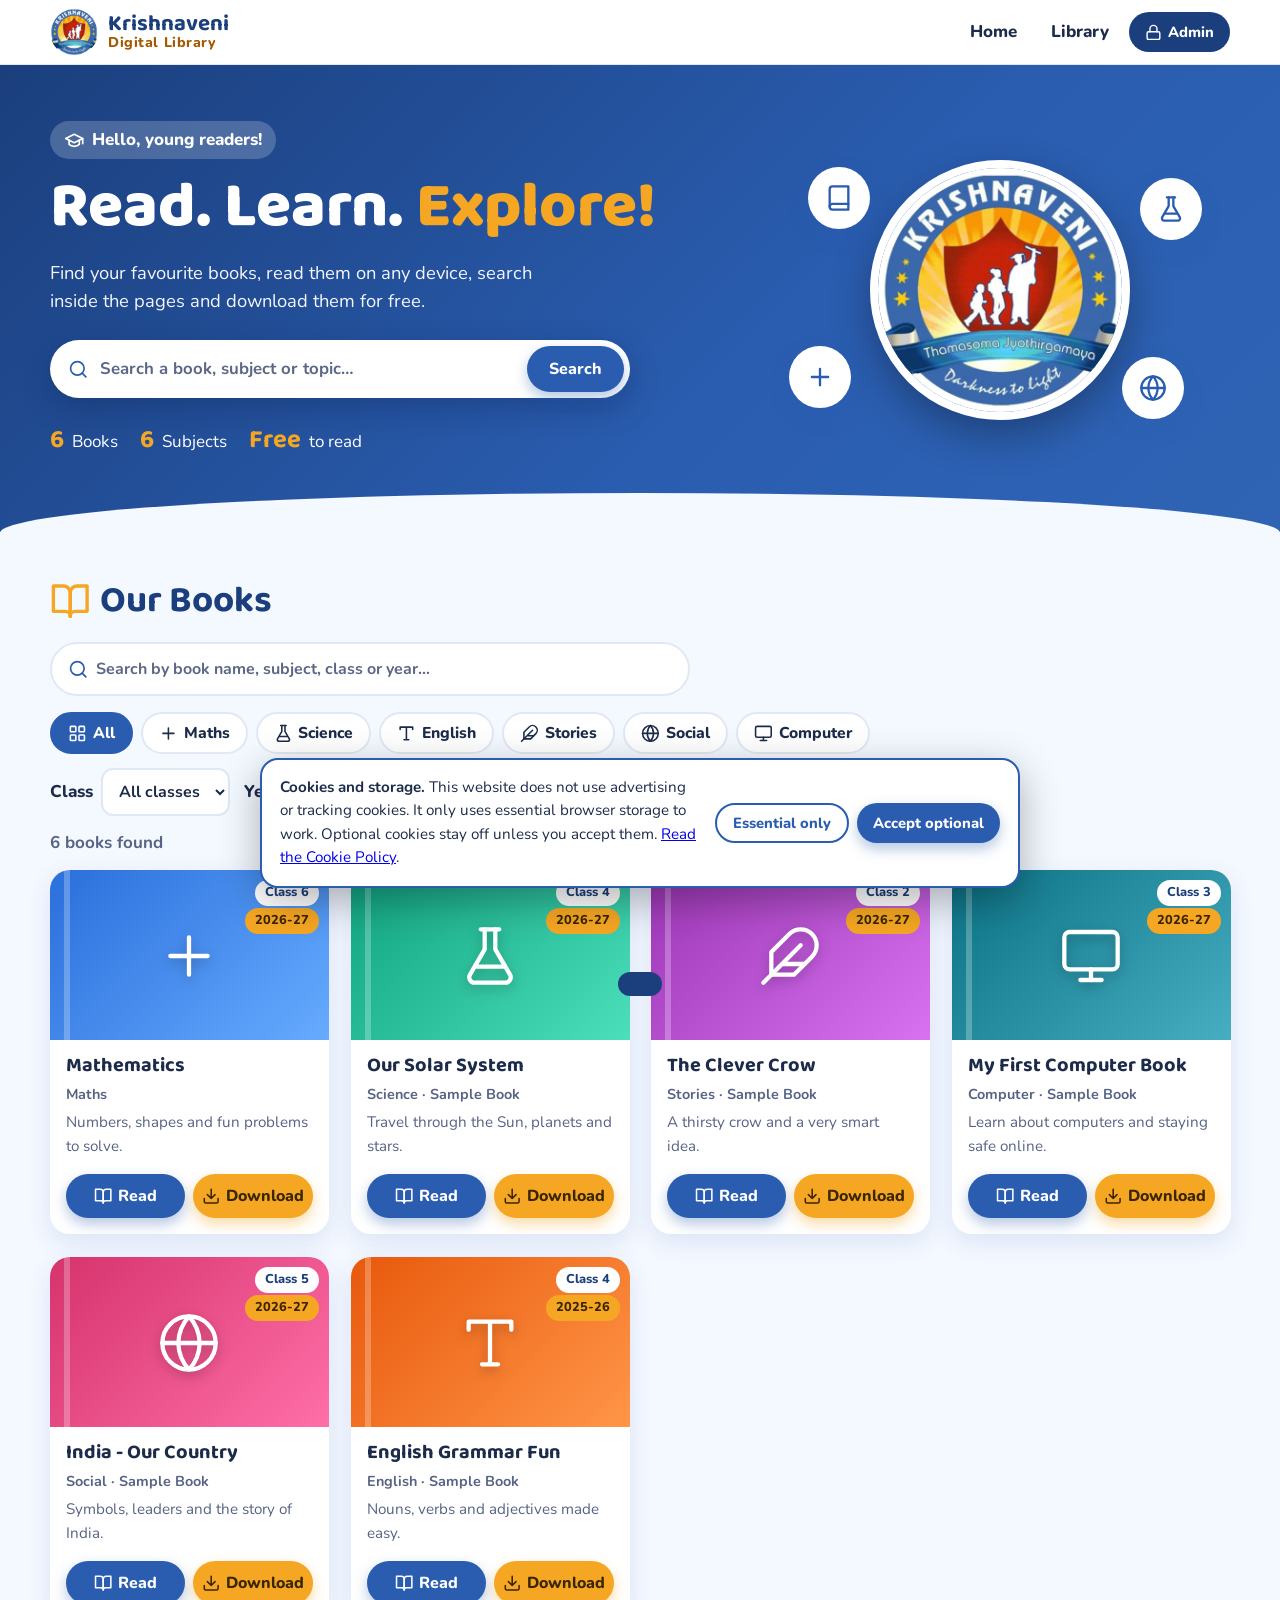
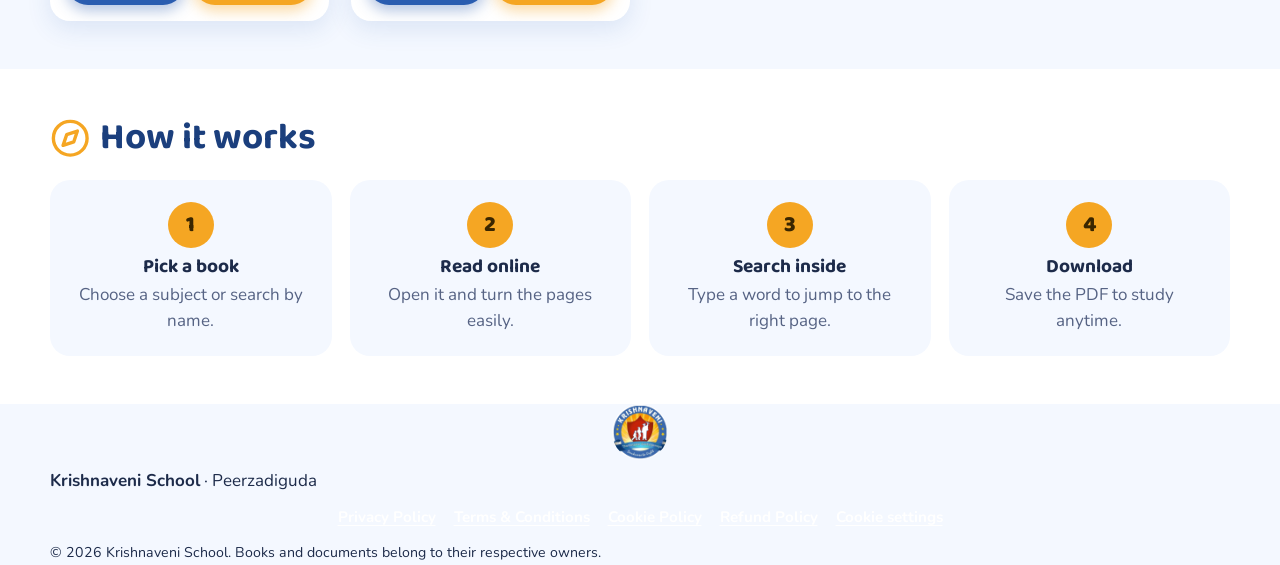
==== index.html @ 379afb6c "Update" ====
<!DOCTYPE html>
<html lang="en">
<head>
  <meta charset="UTF-8">
  <meta name="viewport" content="width=device-width, initial-scale=1">
  <title>Krishnaveni Digital Library</title>
  <meta name="description" content="Krishnaveni School Digital Library - read, search and download books online.">
  <link rel="icon" href="assets/logo.jpeg">
  <meta name="referrer" content="no-referrer">
  <link rel="stylesheet" href="css/fonts.css">
  <link rel="stylesheet" href="css/style.css">
</head>
<body>
<a class="skip-link" href="#main">Skip to main content</a>
<svg xmlns="http://www.w3.org/2000/svg" style="display:none" aria-hidden="true">
  <symbol id="i-menu" viewBox="0 0 24 24"><path d="M4 6h16M4 12h16M4 18h16"/></symbol>
  <symbol id="i-lock" viewBox="0 0 24 24"><rect x="3" y="11" width="18" height="11" rx="2"/><path d="M7 11V7a5 5 0 0 1 10 0v4"/></symbol>
  <symbol id="i-search" viewBox="0 0 24 24"><circle cx="11" cy="11" r="8"/><path d="m21 21-4.3-4.3"/></symbol>
  <symbol id="i-book-open" viewBox="0 0 24 24"><path d="M2 3h6a4 4 0 0 1 4 4v14a3 3 0 0 0-3-3H2z"/><path d="M22 3h-6a4 4 0 0 0-4 4v14a3 3 0 0 1 3-3h7z"/></symbol>
  <symbol id="i-library" viewBox="0 0 24 24"><path d="M4 19.5A2.5 2.5 0 0 1 6.5 17H20"/><path d="M6.5 2H20v20H6.5A2.5 2.5 0 0 1 4 19.5v-15A2.5 2.5 0 0 1 6.5 2z"/></symbol>
  <symbol id="i-flask" viewBox="0 0 24 24"><path d="M10 2v7.5L4.5 19a2 2 0 0 0 1.8 3h11.4a2 2 0 0 0 1.8-3L14 9.5V2"/><path d="M8.5 2h7M7 16h10"/></symbol>
  <symbol id="i-plus" viewBox="0 0 24 24"><path d="M12 5v14M5 12h14"/></symbol>
  <symbol id="i-minus" viewBox="0 0 24 24"><path d="M5 12h14"/></symbol>
  <symbol id="i-globe" viewBox="0 0 24 24"><circle cx="12" cy="12" r="10"/><path d="M2 12h20"/><path d="M12 2a15.3 15.3 0 0 1 4 10 15.3 15.3 0 0 1-4 10 15.3 15.3 0 0 1-4-10 15.3 15.3 0 0 1 4-10z"/></symbol>
  <symbol id="i-type" viewBox="0 0 24 24"><path d="M4 7V4h16v3M9 20h6M12 4v16"/></symbol>
  <symbol id="i-feather" viewBox="0 0 24 24"><path d="M20.24 12.24a6 6 0 0 0-8.49-8.49L5 10.5V19h8.5z"/><path d="M16 8 2 22M17.5 15H9"/></symbol>
  <symbol id="i-monitor" viewBox="0 0 24 24"><rect x="2" y="3" width="20" height="14" rx="2"/><path d="M8 21h8M12 17v4"/></symbol>
  <symbol id="i-download" viewBox="0 0 24 24"><path d="M21 15v4a2 2 0 0 1-2 2H5a2 2 0 0 1-2-2v-4"/><path d="m7 10 5 5 5-5M12 15V3"/></symbol>
  <symbol id="i-upload" viewBox="0 0 24 24"><path d="M21 15v4a2 2 0 0 1-2 2H5a2 2 0 0 1-2-2v-4"/><path d="m17 8-5-5-5 5M12 3v12"/></symbol>
  <symbol id="i-trash" viewBox="0 0 24 24"><path d="M3 6h18M19 6l-1 14a2 2 0 0 1-2 2H8a2 2 0 0 1-2-2L5 6M10 11v6M14 11v6M9 6V4a1 1 0 0 1 1-1h4a1 1 0 0 1 1 1v2"/></symbol>
  <symbol id="i-x" viewBox="0 0 24 24"><path d="M18 6 6 18M6 6l12 12"/></symbol>
  <symbol id="i-chevron-left" viewBox="0 0 24 24"><path d="m15 18-6-6 6-6"/></symbol>
  <symbol id="i-chevron-right" viewBox="0 0 24 24"><path d="m9 18 6-6-6-6"/></symbol>
  <symbol id="i-chevron-up" viewBox="0 0 24 24"><path d="m18 15-6-6-6 6"/></symbol>
  <symbol id="i-chevron-down" viewBox="0 0 24 24"><path d="m6 9 6 6 6-6"/></symbol>
  <symbol id="i-compass" viewBox="0 0 24 24"><circle cx="12" cy="12" r="10"/><path d="m16.24 7.76-2.12 6.36-6.36 2.12 2.12-6.36z"/></symbol>
  <symbol id="i-grid" viewBox="0 0 24 24"><rect x="3" y="3" width="7" height="7" rx="1"/><rect x="14" y="3" width="7" height="7" rx="1"/><rect x="14" y="14" width="7" height="7" rx="1"/><rect x="3" y="14" width="7" height="7" rx="1"/></symbol>
  <symbol id="i-cap" viewBox="0 0 24 24"><path d="m22 10-10-5L2 10l10 5z"/><path d="M6 12v5c3 3 9 3 12 0v-5M22 10v6"/></symbol>
  <symbol id="i-alert" viewBox="0 0 24 24"><circle cx="12" cy="12" r="10"/><path d="M12 8v4M12 16h.01"/></symbol>
  <symbol id="i-external" viewBox="0 0 24 24"><path d="M15 3h6v6M10 14 21 3M18 13v6a2 2 0 0 1-2 2H5a2 2 0 0 1-2-2V8a2 2 0 0 1 2-2h6"/></symbol>
  <symbol id="i-edit" viewBox="0 0 24 24"><path d="M12 20h9"/><path d="M16.5 3.5a2.1 2.1 0 0 1 3 3L7 19l-4 1 1-4z"/></symbol>
  <symbol id="i-restore" viewBox="0 0 24 24"><path d="M3 12a9 9 0 1 0 3-6.7L3 8"/><path d="M3 3v5h5"/></symbol>
  <symbol id="i-calculator" viewBox="0 0 24 24"><rect x="4" y="2" width="16" height="20" rx="2"/><path d="M8 6h8M16 14v4M16 10h.01M12 10h.01M8 10h.01M12 14h.01M8 14h.01M12 18h.01M8 18h.01"/></symbol>
  <symbol id="i-atom" viewBox="0 0 24 24"><circle cx="12" cy="12" r="1"/><path d="M20.2 20.2c2.04-2.03.02-7.36-4.5-11.9-4.54-4.52-9.87-6.54-11.9-4.5-2.04 2.03-.02 7.36 4.5 11.9 4.54 4.52 9.87 6.54 11.9 4.5z"/><path d="M15.7 15.7c4.52-4.54 6.54-9.87 4.5-11.9-2.03-2.04-7.36-.02-11.9 4.5-4.52 4.54-6.54 9.87-4.5 11.9 2.03 2.04 7.36.02 11.9-4.5z"/></symbol>
  <symbol id="i-landmark" viewBox="0 0 24 24"><path d="M3 22h18M6 18v-7M10 18v-7M14 18v-7M18 18v-7M12 2l8 5H4z"/></symbol>
  <symbol id="i-map" viewBox="0 0 24 24"><path d="m3 6 6-3 6 3 6-3v15l-6 3-6-3-6 3z"/><path d="M9 3v15M15 6v15"/></symbol>
  <symbol id="i-palette" viewBox="0 0 24 24"><circle cx="13.5" cy="6.5" r=".5"/><circle cx="17.5" cy="10.5" r=".5"/><circle cx="8.5" cy="7.5" r=".5"/><circle cx="6.5" cy="12.5" r=".5"/><path d="M12 2C6.5 2 2 6.5 2 12s4.5 10 10 10c.9 0 1.5-.7 1.5-1.5 0-.4-.2-.8-.4-1.1-.3-.3-.4-.7-.4-1.1 0-.8.7-1.5 1.5-1.5H16c3.3 0 6-2.7 6-6 0-4.9-4.5-9-10-9z"/></symbol>
  <symbol id="i-music" viewBox="0 0 24 24"><path d="M9 18V5l12-2v13"/><circle cx="6" cy="18" r="3"/><circle cx="18" cy="16" r="3"/></symbol>
  <symbol id="i-trophy" viewBox="0 0 24 24"><path d="M6 9H4.5a2.5 2.5 0 0 1 0-5H6M18 9h1.5a2.5 2.5 0 0 0 0-5H18M4 22h16M10 14.66V17c0 .55-.47.98-.97 1.21C7.85 18.75 7 20.24 7 22M14 14.66V17c0 .55.47.98.97 1.21C16.15 18.75 17 20.24 17 22M18 2H6v7a6 6 0 0 0 12 0z"/></symbol>
  <symbol id="i-heart" viewBox="0 0 24 24"><path d="M19 14c1.49-1.46 3-3.21 3-5.5A5.5 5.5 0 0 0 16.5 3c-1.76 0-3 .5-4.5 2-1.5-1.5-2.74-2-4.5-2A5.5 5.5 0 0 0 2 8.5c0 2.3 1.5 4.05 3 5.5l7 7z"/></symbol>
  <symbol id="i-leaf" viewBox="0 0 24 24"><path d="M11 20A7 7 0 0 1 9.8 6.1C15.5 5 17 4.48 19 2c1 2 2 4.18 2 8 0 5.5-4.78 10-10 10z"/><path d="M2 21c0-3 1.85-5.36 5.08-6C9.5 14.52 12 13 13 12"/></symbol>
  <symbol id="i-lightbulb" viewBox="0 0 24 24"><path d="M15 14c.2-1 .7-1.7 1.5-2.5 1-.9 1.5-2.2 1.5-3.5A6 6 0 0 0 6 8c0 1 .2 2.2 1.5 3.5.7.7 1.3 1.5 1.5 2.5M9 18h6M10 22h4"/></symbol>
  <symbol id="i-pencil" viewBox="0 0 24 24"><path d="M17 3a2.85 2.83 0 1 1 4 4L7.5 20.5 2 22l1.5-5.5z"/><path d="m15 5 4 4"/></symbol>
  <symbol id="i-code" viewBox="0 0 24 24"><path d="m16 18 6-6-6-6M8 6l-6 6 6 6"/></symbol>
</svg>


<!-- ============ HEADER ============ -->
<header class="site-header">
  <div class="container header-inner">
    <a href="#home" class="brand">
      <img src="assets/logo.jpeg" alt="Krishnaveni School logo">
      <span><strong>Krishnaveni</strong><small>Digital Library</small></span>
    </a>
    <button class="menu-toggle" id="menuToggle" aria-label="Open menu" aria-expanded="false"><svg class="ic" aria-hidden="true"><use href="#i-menu"/></svg></button>
    <nav class="main-nav" id="mainNav">
      <a href="#home">Home</a>
      <a href="#library">Library</a>
      <a class="btn btn-small btn-admin" href="admin.html"><svg class="ic" aria-hidden="true"><use href="#i-lock"/></svg> Admin</a>
    </nav>
  </div>
</header>

<main id="main">
  <!-- ============ HERO ============ -->
  <section class="hero" id="home">
    <div class="container hero-inner">
      <div class="hero-text">
        <p class="hello"><svg class="ic" aria-hidden="true"><use href="#i-cap"/></svg> Hello, young readers!</p>
        <h1>Read. Learn. <span>Explore!</span></h1>
        <p class="lead">Find your favourite books, read them on any device, search inside the pages and download them for free.</p>
        <form class="hero-search" id="heroSearch" role="search">
          <span class="s-icon" aria-hidden="true"><svg class="ic" aria-hidden="true"><use href="#i-search"/></svg></span>
          <input type="search" id="bookSearch" placeholder="Search a book, subject or topic…" aria-label="Search books" autocomplete="off">
          <button class="btn btn-primary" type="submit">Search</button>
        </form>
        <ul class="hero-stats">
          <li><b id="statBooks">0</b> Books</li>
          <li><b id="statCats">0</b> Subjects</li>
          <li><b>Free</b> to read</li>
        </ul>
      </div>
      <div class="hero-art" aria-hidden="true">
        <div class="bubble b1"><svg class="ic" aria-hidden="true"><use href="#i-library"/></svg></div>
        <div class="bubble b2"><svg class="ic" aria-hidden="true"><use href="#i-flask"/></svg></div>
        <div class="bubble b3"><svg class="ic" aria-hidden="true"><use href="#i-plus"/></svg></div>
        <div class="bubble b4"><svg class="ic" aria-hidden="true"><use href="#i-globe"/></svg></div>
        <img src="assets/logo.jpeg" alt="">
      </div>
    </div>
  </section>

  <!-- ============ LIBRARY ============ -->
  <section class="section" id="library">
    <div class="container">
      <h2 class="section-title"><svg class="ic" aria-hidden="true"><use href="#i-book-open"/></svg> Our Books</h2>
      <div class="library-search">
        <svg class="ic" aria-hidden="true"><use href="#i-search"/></svg>
        <input type="search" id="libSearch" placeholder="Search by book name, subject, class or year…" aria-label="Search the library" autocomplete="off">
        <button type="button" class="icon-btn small hidden" id="libClear" aria-label="Clear search"><svg class="ic" aria-hidden="true"><use href="#i-x"/></svg></button>
      </div>
      <div class="filters">
        <div class="chips" id="categoryChips" role="group" aria-label="Filter by subject"></div>
        <div class="select-group">
          <label class="grade-select">Class
            <select id="gradeFilter">
              <option value="all">All classes</option>
            </select>
          </label>
          <label class="grade-select">Year
            <select id="yearFilter">
              <option value="all">All years</option>
            </select>
          </label>
        </div>
      </div>
      <p class="result-info" id="resultInfo" role="status"></p>
      <div class="book-grid" id="bookGrid"></div>
      <div class="empty hidden" id="emptyState">
        <div class="big"><svg class="ic" aria-hidden="true"><use href="#i-search"/></svg></div>
        <h3>No books found</h3>
        <p>Try another word or choose “All”.</p>
      </div>
    </div>
  </section>

  <!-- ============ HOW TO ============ -->
  <section class="section alt">
    <div class="container">
      <h2 class="section-title"><svg class="ic" aria-hidden="true"><use href="#i-compass"/></svg> How it works</h2>
      <div class="steps">
        <div class="step"><span>1</span><h3>Pick a book</h3><p>Choose a subject or search by name.</p></div>
        <div class="step"><span>2</span><h3>Read online</h3><p>Open it and turn the pages easily.</p></div>
        <div class="step"><span>3</span><h3>Search inside</h3><p>Type a word to jump to the right page.</p></div>
        <div class="step"><span>4</span><h3>Download</h3><p>Save the PDF to study anytime.</p></div>
      </div>
    </div>
  </section>
</main>

<footer class="site-footer">
  <div class="container">
    <img src="assets/logo.jpeg" alt="">
    <p><strong data-school="name">Krishnaveni School</strong> &middot; <span data-school="location" data-optional></span></p>
    <p class="footer-contact" data-footer-contact></p>
    <nav class="footer-links" aria-label="Legal and policies">
      <a href="privacy.html">Privacy Policy</a>
      <a href="terms.html">Terms &amp; Conditions</a>
      <a href="cookies.html">Cookie Policy</a>
      <a href="refund.html">Refund Policy</a>
      <button type="button" class="link-btn" data-cookie-settings>Cookie settings</button>
    </nav>
    <small>&copy; <span data-year></span> <span data-school="name">Krishnaveni School</span>. Books and documents belong to their respective owners.</small>
  </div>
</footer>

<!-- ============ PDF READER ============ -->
<div class="reader hidden" id="reader" role="dialog" aria-modal="true" aria-label="PDF reader">
  <div class="reader-bar">
    <button class="icon-btn" id="rClose" title="Close (Esc)" aria-label="Close"><svg class="ic" aria-hidden="true"><use href="#i-x"/></svg></button>
    <h3 class="reader-title" id="rTitle">Book</h3>
    <div class="reader-nav">
      <button class="icon-btn" id="rPrev" title="Previous page" aria-label="Previous page"><svg class="ic" aria-hidden="true"><use href="#i-chevron-left"/></svg></button>
      <span class="page-box"><input type="number" id="rPage" min="1" value="1" aria-label="Page number"> / <span id="rTotal">1</span></span>
      <button class="icon-btn" id="rNext" title="Next page" aria-label="Next page"><svg class="ic" aria-hidden="true"><use href="#i-chevron-right"/></svg></button>
    </div>
    <div class="reader-zoom">
      <button class="icon-btn" id="rZoomOut" title="Zoom out" aria-label="Zoom out"><svg class="ic" aria-hidden="true"><use href="#i-minus"/></svg></button>
      <span id="rZoomLabel">100%</span>
      <button class="icon-btn" id="rZoomIn" title="Zoom in" aria-label="Zoom in"><svg class="ic" aria-hidden="true"><use href="#i-plus"/></svg></button>
    </div>
    <form class="reader-search" id="rSearchForm">
      <input type="search" id="rSearch" placeholder="Search in this book…" aria-label="Search in this book">
      <button class="icon-btn" type="submit" aria-label="Search"><svg class="ic" aria-hidden="true"><use href="#i-search"/></svg></button>
    </form>
    <a class="btn btn-small btn-accent" id="rDownload" download><svg class="ic" aria-hidden="true"><use href="#i-download"/></svg> Download</a>
  </div>

  <div class="reader-body">
    <div class="reader-stage" id="rStage">
      <div class="reader-loading" id="rLoading"><div class="spinner"></div><p>Opening book…</p></div>
      <div class="reader-error hidden" id="rError"></div>
      <div class="page-wrap hidden" id="pageWrap">
        <canvas id="rCanvas"></canvas>
        <div class="textLayer" id="rText"></div>
      </div>
    </div>
    <aside class="results hidden" id="rResults">
      <div class="results-head">
        <strong id="rResultCount">Results</strong>
        <span>
          <button class="icon-btn small" id="rMatchPrev" aria-label="Previous match"><svg class="ic" aria-hidden="true"><use href="#i-chevron-up"/></svg></button>
          <button class="icon-btn small" id="rMatchNext" aria-label="Next match"><svg class="ic" aria-hidden="true"><use href="#i-chevron-down"/></svg></button>
          <button class="icon-btn small" id="rResultsClose" aria-label="Close results"><svg class="ic" aria-hidden="true"><use href="#i-x"/></svg></button>
        </span>
      </div>
      <ul id="rResultList"></ul>
    </aside>
  </div>
</div>

<div class="toast" id="toast" role="status" aria-live="polite"></div>

<noscript><p class="noscript">Please turn on JavaScript to use the library.</p></noscript>
<script src="vendor/jquery.min.js"></script>
<script src="vendor/pdf.min.js"></script>
<script src="js/books.js"></script>
<script src="js/store.js"></script>
<script src="js/site.js"></script>
<script src="js/app.js"></script>
</body>
</html>
---- css/fonts.css ----
/* Self-hosted fonts (Baloo 2 and Nunito, SIL Open Font License 1.1).
   Hosted locally so visitors' browsers do not contact Google. */
@font-face {
  font-family: "Baloo 2"; font-style: normal; font-weight: 600 800; font-display: swap;
  src: url("../vendor/fonts/baloo2-latin.woff2") format("woff2");
}
@font-face {
  font-family: "Nunito"; font-style: normal; font-weight: 400 800; font-display: swap;
  src: url("../vendor/fonts/nunito-latin.woff2") format("woff2");
}
---- css/style.css ----
/* ===== Tokens ===== */
:root {
  --blue: #2a5db0;
  --blue-dark: #1b3f7d;
  --orange: #f5a623;
  --red: #c0392b;
  --bg: #f4f8ff;
  --card: #ffffff;
  --text: #1d2b4a;
  --muted: #566384;
  --orange-text: #a35a00;
  --line: #e1e8f5;
  --radius: 20px;
  --shadow: 0 8px 24px rgba(42, 93, 176, .12);
  --head: "Baloo 2", "Nunito", system-ui, sans-serif;
}

* { box-sizing: border-box; }
html { scroll-behavior: smooth; scroll-padding-top: 80px; }
body {
  margin: 0; font-family: "Nunito", system-ui, sans-serif; font-size: 17px;
  color: var(--text); background: var(--bg); line-height: 1.55;
  -webkit-text-size-adjust: 100%;
}
img { max-width: 100%; display: block; }
h1, h2, h3 { font-family: var(--head); line-height: 1.15; margin: 0; }
.container { width: min(1180px, 100% - 32px); margin-inline: auto; }
.hidden { display: none !important; }
.muted { color: var(--muted); }
:focus-visible { outline: 3px solid var(--orange); outline-offset: 2px; }

/* ===== Buttons ===== */
.btn {
  display: inline-flex; align-items: center; justify-content: center; gap: 6px;
  font: 800 1rem "Nunito", sans-serif; border: 0; border-radius: 999px;
  padding: 12px 22px; cursor: pointer; text-decoration: none;
  transition: transform .15s, box-shadow .15s, background .15s; min-height: 44px;
}
.btn:hover { transform: translateY(-2px); }
.btn-primary { background: var(--blue); color: #fff; box-shadow: 0 6px 14px rgba(42, 93, 176, .35); }
.btn-primary:hover { background: var(--blue-dark); }
.btn-accent { background: var(--orange); color: #3a2600; box-shadow: 0 6px 14px rgba(245, 166, 35, .4); }
.btn-ghost { background: #fff; color: var(--blue); border: 2px solid var(--blue); }
.btn-small { padding: 8px 16px; font-size: .92rem; min-height: 40px; }
.btn-block { width: 100%; }
.btn-admin { background: var(--blue-dark); color: #fff; }
.btn[disabled] { opacity: .6; cursor: wait; transform: none; }
.icon-btn {
  min-width: 40px; height: 40px; border: 0; border-radius: 12px; background: #eaf1ff;
  color: var(--blue-dark); font-size: 1rem; font-weight: 800; cursor: pointer;
}
.icon-btn:hover { background: #d6e5ff; }
.icon-btn.small { min-width: 32px; height: 32px; }

/* ===== Header ===== */
.site-header {
  position: sticky; top: 0; z-index: 50; background: rgba(255, 255, 255, .92);
  backdrop-filter: blur(10px); border-bottom: 1px solid var(--line);
}
.header-inner { display: flex; align-items: center; justify-content: space-between; padding: 8px 0; }
.brand { display: flex; align-items: center; gap: 10px; text-decoration: none; color: var(--text); }
.brand img { width: 48px; height: 48px; border-radius: 50%; }
.brand span { display: flex; flex-direction: column; line-height: 1.05; }
.brand strong { font-family: var(--head); font-size: 1.4rem; color: var(--blue-dark); }
.brand small { font-weight: 800; color: var(--orange-text); letter-spacing: .04em; }
.main-nav { display: flex; align-items: center; gap: 6px; }
.main-nav > a {
  padding: 8px 14px; border-radius: 999px; text-decoration: none; font-weight: 800; color: var(--text);
}
.main-nav > a:hover { background: #eaf1ff; color: var(--blue); }
.menu-toggle {
  display: none; width: 44px; height: 44px; border: 0; border-radius: 12px;
  background: #eaf1ff; font-size: 1.4rem; cursor: pointer;
}

/* ===== Hero ===== */
.hero {
  background: linear-gradient(135deg, #1b3f7d 0%, #2a5db0 60%, #2f64b5 100%);
  color: #fff; padding: 56px 0 72px; position: relative; overflow: hidden;
}
.hero::after {
  content: ""; position: absolute; left: 0; right: 0; bottom: -1px; height: 40px;
  background: var(--bg); border-radius: 50% 50% 0 0 / 100% 100% 0 0;
}
.hero-inner { display: grid; grid-template-columns: 1.2fr .8fr; align-items: center; gap: 32px; }
.hello {
  display: inline-block; margin: 0 0 12px; padding: 6px 14px; border-radius: 999px;
  background: rgba(255, 255, 255, .2); font-weight: 800;
}
.hero h1 { font-size: clamp(2.3rem, 6vw, 4rem); font-weight: 800; }
.hero h1 span { color: var(--orange); }
.lead { font-size: 1.15rem; max-width: 520px; opacity: .95; margin: 14px 0 24px; }
.hero-search {
  display: flex; align-items: center; gap: 8px; background: #fff; border-radius: 999px;
  padding: 6px 6px 6px 18px; max-width: 580px; box-shadow: 0 10px 30px rgba(10, 30, 80, .3);
}
.hero-search input {
  flex: 1; min-width: 0; border: 0; outline: 0; font: 700 1.05rem "Nunito", sans-serif;
  color: var(--text); background: transparent; padding: 10px 4px;
}
.hero-stats { display: flex; gap: 22px; list-style: none; padding: 0; margin: 22px 0 0; flex-wrap: wrap; }
.hero-stats b { font-family: var(--head); font-size: 1.6rem; color: var(--orange); margin-right: 4px; }
.hero-art { position: relative; display: grid; place-items: center; min-height: 280px; }
.hero-art img {
  width: min(260px, 70%); border-radius: 50%; border: 8px solid #fff;
  box-shadow: 0 16px 40px rgba(0, 0, 0, .3); animation: float 5s ease-in-out infinite;
}
.bubble {
  position: absolute; width: 62px; height: 62px; border-radius: 50%; background: #fff;
  display: grid; place-items: center; font-size: 1.8rem; box-shadow: var(--shadow);
  animation: float 4s ease-in-out infinite;
}
.b1 { top: 6%; left: 8%; } .b2 { top: 10%; right: 6%; animation-delay: -1s; }
.b3 { bottom: 8%; left: 4%; animation-delay: -2s; } .b4 { bottom: 4%; right: 10%; animation-delay: -3s; }
@keyframes float { 50% { transform: translateY(-12px); } }

/* ===== Sections ===== */
.section { padding: 48px 0; }
.section.alt { background: #fff; }
.section-title { font-size: clamp(1.7rem, 4vw, 2.3rem); color: var(--blue-dark); margin-bottom: 20px; }

/* ===== Filters ===== */
.filters { display: flex; gap: 14px; justify-content: space-between; align-items: center; flex-wrap: wrap; }
.chips { display: flex; gap: 8px; flex-wrap: wrap; }
.chip {
  border: 2px solid var(--line); background: #fff; color: var(--text); border-radius: 999px;
  padding: 8px 16px; font: 800 .98rem "Nunito", sans-serif; cursor: pointer; min-height: 42px;
  transition: all .15s;
}
.chip:hover { border-color: var(--blue); }
.chip.active { background: var(--blue); border-color: var(--blue); color: #fff; }
.grade-select { font-weight: 800; display: flex; align-items: center; gap: 8px; }
select, input[type=text], input[type=password], input[type=file] {
  font: 700 1rem "Nunito", sans-serif; color: var(--text); background: #fff;
  border: 2px solid var(--line); border-radius: 12px; padding: 10px 12px; width: 100%;
}
.grade-select select { width: auto; }
.result-info { color: var(--muted); font-weight: 700; margin: 14px 0; }

/* ===== Book cards ===== */
.book-grid { display: grid; grid-template-columns: repeat(auto-fill, minmax(230px, 1fr)); gap: 22px; }
.book-card {
  background: var(--card); border-radius: var(--radius); overflow: hidden; box-shadow: var(--shadow);
  display: flex; flex-direction: column; transition: transform .2s; animation: pop .35s both;
}
.book-card:hover { transform: translateY(-6px); }
@keyframes pop { from { opacity: 0; transform: translateY(12px) scale(.97); } }
.cover {
  position: relative; height: 170px; display: grid; place-items: center; font-size: 4rem;
  color: #fff; background: linear-gradient(135deg, var(--c1), var(--c2));
}
.cover::after {
  content: ""; position: absolute; left: 14px; top: 0; bottom: 0; width: 6px; background: rgba(255, 255, 255, .25);
}
.cover .emoji { filter: drop-shadow(0 4px 6px rgba(0, 0, 0, .25)); }
.badge {
  position: absolute; top: 10px; right: 10px; background: #fff; color: var(--blue-dark);
  font-weight: 800; font-size: .8rem; padding: 3px 10px; border-radius: 999px;
}
.badge.new { left: 28px; right: auto; background: var(--orange); color: #3a2600; }
.book-info { padding: 14px 16px 16px; display: flex; flex-direction: column; gap: 6px; flex: 1; }
.book-info h3 { font-size: 1.25rem; }
.book-cat { color: var(--muted); font-weight: 700; font-size: .9rem; }
.book-desc { margin: 0; font-size: .95rem; color: var(--muted); flex: 1; }
.book-actions { display: flex; gap: 8px; margin-top: 10px; }
.book-actions .btn { flex: 1; padding: 10px 8px; }
.empty { text-align: center; padding: 40px 0; color: var(--muted); }
.empty .big { font-size: 4rem; }

/* ===== Steps ===== */
.steps { display: grid; grid-template-columns: repeat(auto-fit, minmax(200px, 1fr)); gap: 18px; }
.step { background: var(--bg); border-radius: var(--radius); padding: 22px; text-align: center; }
.step span {
  display: inline-grid; place-items: center; width: 46px; height: 46px; border-radius: 50%;
  background: var(--orange); color: #3a2600; font: 800 1.4rem var(--head); margin-bottom: 8px;
}
.step h3 { font-size: 1.2rem; margin-bottom: 4px; }
.step p { margin: 0; color: var(--muted); }

  border: 0; padding: 0; background: #fff; border-radius: var(--radius); overflow: hidden;
  box-shadow: var(--shadow); cursor: zoom-in; text-align: left; transition: transform .2s;
}

/* ===== Footer ===== */
.site-footer { background: var(--blue-dark); color: #dfe9ff; text-align: center; padding: 30px 0; }
.site-footer img { width: 56px; height: 56px; border-radius: 50%; margin: 0 auto 8px; }
.site-footer p { margin: 0 0 4px; }

/* ===== Reader ===== */
.reader { position: fixed; inset: 0; z-index: 100; background: #3b4560; display: flex; flex-direction: column; }
.reader-bar {
  display: flex; align-items: center; gap: 10px; flex-wrap: wrap; padding: 8px 12px;
  background: #fff; box-shadow: 0 2px 10px rgba(0, 0, 0, .2);
}
.reader-title { font-size: 1.15rem; color: var(--blue-dark); flex: 1 1 140px; min-width: 0; white-space: nowrap; overflow: hidden; text-overflow: ellipsis; }
.reader-nav, .reader-zoom { display: flex; align-items: center; gap: 6px; font-weight: 800; }
.page-box { display: flex; align-items: center; gap: 4px; }
.page-box input { width: 58px; padding: 6px; text-align: center; }
.reader-search { display: flex; gap: 4px; flex: 0 1 260px; }
.reader-search input { padding: 8px 12px; }
.reader-body { flex: 1; display: flex; min-height: 0; position: relative; }
.reader-stage { flex: 1; overflow: auto; padding: 16px; text-align: center; -webkit-overflow-scrolling: touch; }
.page-wrap { position: relative; display: inline-block; background: #fff; box-shadow: 0 6px 24px rgba(0, 0, 0, .4); text-align: left; }
.page-wrap canvas { display: block; }
.reader-loading, .reader-error { color: #fff; margin-top: 18vh; font-weight: 800; padding: 0 20px; }
.reader-error { color: #ffd6d6; }
.spinner {
  width: 48px; height: 48px; border: 6px solid rgba(255, 255, 255, .3); border-top-color: var(--orange);
  border-radius: 50%; margin: 0 auto 12px; animation: spin 1s linear infinite;
}
@keyframes spin { to { transform: rotate(360deg); } }

/* PDF.js text layer (invisible text on top of canvas so it can be selected and highlighted) */
.textLayer { position: absolute; inset: 0; overflow: hidden; line-height: 1; opacity: 1; }
.textLayer > span, .textLayer > br { color: transparent; position: absolute; white-space: pre; cursor: text; transform-origin: 0 0; }
.textLayer ::selection { background: rgba(42, 93, 176, .3); }
.textLayer mark { background: rgba(255, 213, 0, .55); color: transparent; border-radius: 2px; padding: 0; }
.textLayer mark.current { background: rgba(255, 120, 0, .65); outline: 2px solid #ff7800; }

.results {
  width: 300px; background: #fff; display: flex; flex-direction: column; border-left: 1px solid var(--line);
}
.results-head { display: flex; justify-content: space-between; align-items: center; padding: 10px 12px; border-bottom: 1px solid var(--line); gap: 8px; }
.results ul { list-style: none; margin: 0; padding: 0; overflow: auto; flex: 1; }
.results li {
  padding: 10px 14px; border-bottom: 1px solid var(--line); cursor: pointer; font-size: .92rem;
}
.results li:hover, .results li.active { background: #fff6e0; }
.results li b { color: var(--blue); display: block; font-size: .8rem; }
.results li mark { background: #ffe58a; padding: 0 2px; border-radius: 3px; }
.results .none { cursor: default; color: var(--muted); }

/* ===== Modal ===== */
.modal {
  position: fixed; inset: 0; z-index: 120; background: rgba(15, 25, 55, .65);
  display: flex; align-items: center; justify-content: center; padding: 16px; overflow: auto;
}
.modal-box {
  position: relative; background: #fff; border-radius: 24px; padding: 28px 24px; width: min(620px, 100%);
  max-height: 100%; overflow: auto; box-shadow: 0 20px 60px rgba(0, 0, 0, .4);
}
.modal-box.small-box { width: min(400px, 100%); }
.modal-box h2 { color: var(--blue-dark); margin-bottom: 8px; }
.modal-close {
  position: absolute; top: 12px; right: 12px; width: 40px; height: 40px; border: 0; border-radius: 50%;
  background: #eaf1ff; font-size: 1.1rem; cursor: pointer; z-index: 2;
}
.modal form label { display: block; font-weight: 800; margin: 14px 0 0; }
.modal form label input, .modal form label select { margin-top: 6px; }
.two-col { display: grid; grid-template-columns: 1fr 1fr; gap: 12px; }
.form-msg { min-height: 1.4em; margin: 10px 0; font-weight: 800; }
.form-msg.error { color: var(--red); }
.form-msg.ok { color: #14833b; }
.note { font-size: .88rem; margin-top: 16px; }

.toast {
  position: fixed; left: 50%; bottom: 24px; transform: translate(-50%, 120px); background: var(--blue-dark);
  color: #fff; padding: 12px 22px; border-radius: 999px; font-weight: 800; z-index: 200;
  transition: transform .3s; max-width: 90%; text-align: center;
}
.toast.show { transform: translate(-50%, 0); }

/* ===== Responsive ===== */
@media (max-width: 860px) {
  .hero-inner { grid-template-columns: 1fr; text-align: center; }
  .lead, .hero-search { margin-inline: auto; }
  .hero-stats { justify-content: center; }
  .hero-art { min-height: 200px; order: -1; }
  .hero-art img { width: 150px; }
  .bubble { width: 48px; height: 48px; font-size: 1.4rem; }
  .menu-toggle { display: block; }
  .main-nav {
    display: none; position: absolute; top: 100%; left: 0; right: 0; background: #fff; flex-direction: column;
    align-items: stretch; padding: 12px 16px 16px; border-bottom: 1px solid var(--line); box-shadow: var(--shadow);
  }
  .main-nav.open { display: flex; }
  .main-nav > a { padding: 12px 14px; }
  .reader-search { flex: 1 1 100%; order: 10; }
  .results {
    position: absolute; left: 0; right: 0; bottom: 0; width: auto; max-height: 45%;
    border-left: 0; border-radius: 18px 18px 0 0; box-shadow: 0 -6px 20px rgba(0, 0, 0, .3);
  }
}
@media (max-width: 520px) {
  body { font-size: 16px; }
  .hero { padding: 32px 0 60px; }
  .book-grid { grid-template-columns: 1fr 1fr; gap: 12px; }
  .cover { height: 120px; font-size: 3rem; }
  .book-info { padding: 10px; }
  .book-info h3 { font-size: 1.05rem; }
  .book-desc { display: none; }
  .book-actions { flex-direction: row; gap: 6px; }
  .book-actions .btn { padding: 8px 4px; font-size: .88rem; gap: 4px; min-width: 0; white-space: nowrap; }
  .reader-zoom span { display: none; }
  .two-col { grid-template-columns: 1fr; }
  .grade-select { width: 100%; } .grade-select select { flex: 1; }
}
@media (max-width: 360px) { .book-grid { grid-template-columns: 1fr; } }
@media (prefers-reduced-motion: reduce) { * { animation: none !important; transition: none !important; } }

/* ===== Icons (inline SVG sprite) ===== */
.ic { width: 1.2em; height: 1.2em; flex: none; fill: none; stroke: currentColor; stroke-width: 2; stroke-linecap: round; stroke-linejoin: round; vertical-align: -.2em; }
.icon-btn, .modal-close, .menu-toggle { display: inline-grid; place-items: center; padding: 0; }
.section-title, .modal-box h2 { display: flex; align-items: center; gap: 10px; }
.section-title .ic { color: var(--orange); width: 1.1em; height: 1.1em; }
.hello { display: inline-flex; align-items: center; gap: 8px; }
.chip { display: inline-flex; align-items: center; gap: 6px; }
.s-icon { display: grid; place-items: center; color: var(--blue); }
.bubble .ic { width: 28px; height: 28px; color: var(--blue); }
.cover .emoji .ic { width: 64px; height: 64px; stroke-width: 1.6; }
.empty .big .ic { width: 64px; height: 64px; stroke-width: 1.5; color: var(--blue); }
.form-msg .ic, .reader-error .ic { width: 1.3em; height: 1.3em; }
.results .none .ic { color: var(--red); }
.btn .ic { width: 1.15em; height: 1.15em; }
@media (max-width: 520px) { .cover .emoji .ic { width: 48px; height: 48px; } }

/* ===== Admin page ===== */
.admin-page { min-height: 100vh; }
.login-card { max-width: 400px; margin: 40px auto; background: #fff; border-radius: 24px; padding: 32px 26px; box-shadow: var(--shadow); text-align: center; }
.login-card h1 { font-size: 2rem; color: var(--blue-dark); margin: 10px 0 4px; }
.login-card form { text-align: left; }
.login-card label { display: block; font-weight: 800; margin-top: 14px; }
.login-card label input { margin-top: 6px; }
.login-icon { width: 64px; height: 64px; border-radius: 50%; background: #eaf1ff; color: var(--blue); display: grid; place-items: center; margin: 0 auto; }
.login-icon .ic { width: 30px; height: 30px; }
.dash-head { display: flex; justify-content: space-between; align-items: center; gap: 12px; flex-wrap: wrap; margin-bottom: 18px; }
.dash-head .section-title { margin: 0; }
.stat-tiles { display: grid; grid-template-columns: repeat(auto-fit, minmax(150px, 1fr)); gap: 14px; margin-bottom: 20px; }
.tile { background: #fff; border-radius: 16px; padding: 16px 18px; box-shadow: var(--shadow); border-left: 6px solid var(--blue); }
.tile:nth-child(2) { border-color: var(--orange); } .tile:nth-child(3) { border-color: #10a37f; } .tile:nth-child(4) { border-color: var(--red); }
.tile b { display: block; font: 800 2rem var(--head); color: var(--blue-dark); }
.tile span { color: var(--muted); font-weight: 700; font-size: .92rem; }
.admin-tools { display: flex; gap: 12px; flex-wrap: wrap; margin-bottom: 14px; }
.search-box { flex: 1 1 240px; display: flex; align-items: center; gap: 8px; background: #fff; border: 2px solid var(--line); border-radius: 12px; padding: 0 12px; color: var(--blue); }
.search-box input { border: 0; outline: 0; padding: 10px 0; background: transparent; }
.admin-tools select { width: auto; flex: 0 0 auto; min-width: 170px; }
.table-wrap { background: #fff; border-radius: 18px; box-shadow: var(--shadow); overflow: hidden; }
.doc-table { width: 100%; border-collapse: collapse; }
.doc-table th { text-align: left; background: #eaf1ff; color: var(--blue-dark); font-weight: 800; padding: 12px 14px; font-size: .92rem; }
.doc-table td { padding: 12px 14px; border-top: 1px solid var(--line); vertical-align: middle; }
.doc-table td b { display: block; }
.doc-table td small { display: block; color: var(--muted); max-width: 360px; }
.th-actions, .td-actions { text-align: right; white-space: nowrap; }
.td-actions .icon-btn { margin-left: 6px; text-decoration: none; }
.icon-danger { background: #ffe3e0; color: var(--red); }
.icon-danger:hover { background: #ffcfc9; }
.is-hidden td { opacity: .55; }
.is-hidden td.td-actions { opacity: 1; }
.pill { display: inline-block; padding: 3px 10px; border-radius: 999px; font-weight: 800; font-size: .8rem; }
.pill-blue { background: #dbe8ff; color: var(--blue-dark); }
.pill-orange { background: #ffe9bf; color: #7a4b00; }
.pill-red { background: #ffe3e0; color: var(--red); }
.form-actions { display: flex; justify-content: flex-end; gap: 10px; margin-top: 8px; }
.small-note { font-size: .9rem; margin: 12px 0 0; }
.modal form label small { font-weight: 600; color: var(--muted); }
.admin-nav a { display: inline-flex; align-items: center; gap: 6px; }
@media (max-width: 860px) { .admin-nav { display: flex !important; position: static; flex-direction: row; padding: 0; border: 0; box-shadow: none; background: none; } }
@media (max-width: 720px) {
  .doc-table thead { display: none; }
  .doc-table, .doc-table tbody, .doc-table tr, .doc-table td { display: block; width: 100%; }
  .doc-table tr { padding: 12px 14px; border-top: 1px solid var(--line); }
  .doc-table td { border: 0; padding: 3px 0; display: flex; justify-content: space-between; gap: 12px; text-align: right; }
  .doc-table td[data-label]::before { content: attr(data-label); font-weight: 800; color: var(--muted); text-align: left; }
  .doc-table td:first-child { display: block; text-align: left; font-size: 1.05rem; padding-bottom: 6px; }
  .doc-table td:first-child::before { content: none; }
  .doc-table td small { max-width: none; }
  .td-actions { justify-content: flex-end; padding-top: 8px !important; }
  .admin-tools select { width: 100%; }
  .brand small { display: block; }
}
.main-nav > a.btn-admin { background: var(--blue-dark); color: #fff; padding: 8px 16px; }
.main-nav > a.btn-admin:hover { background: var(--blue); color: #fff; }

.select-group { display: flex; gap: 14px; flex-wrap: wrap; }
.badge.year { top: 38px; background: var(--orange); color: #3a2600; }
.two-col.three { grid-template-columns: 1fr 1fr 1fr; }
.admin-tools select { min-width: 140px; }
@media (max-width: 520px) { .two-col.three { grid-template-columns: 1fr; } .select-group { width: 100%; } .select-group .grade-select { flex: 1; } }

/* Admin tabs and lists */
.tabs { display: flex; gap: 8px; margin-bottom: 22px; flex-wrap: wrap; }
.tab { border: 2px solid var(--line); background: #fff; color: var(--text); border-radius: 999px; padding: 10px 20px; font: 800 1rem "Nunito", sans-serif; cursor: pointer; min-height: 44px; }
.tab.active { background: var(--blue); border-color: var(--blue); color: #fff; }
.list-cards { display: grid; grid-template-columns: repeat(auto-fit, minmax(280px, 1fr)); gap: 18px; align-items: start; }
.list-card { background: #fff; border-radius: 18px; box-shadow: var(--shadow); padding: 16px 18px; }
.list-head { display: flex; justify-content: space-between; align-items: center; margin-bottom: 8px; }
.list-head h2 { font-size: 1.4rem; color: var(--blue-dark); }
.item-list { list-style: none; margin: 0; padding: 0; }
.item-list li { display: flex; align-items: center; gap: 10px; padding: 10px 0; border-top: 1px solid var(--line); }
.item-name { flex: 1; min-width: 0; }
.item-name b { display: block; overflow: hidden; text-overflow: ellipsis; white-space: nowrap; }
.item-name small { color: var(--muted); }
.swatch { width: 38px; height: 38px; border-radius: 12px; display: grid; place-items: center; color: #fff; flex: none; }
input[type=color] { height: 44px; padding: 4px; cursor: pointer; }

/* ===== Menu button + hero fixes ===== */
.menu-toggle { display: none; }
@media (max-width: 860px) {
  .menu-toggle { display: inline-grid; }
  .hero { padding: 28px 0 64px; }
  .hero-inner { gap: 18px; }
  .hero-art { min-height: 170px; }
  .hero-art img { width: 130px; border-width: 6px; }
  .b1 { top: 4%; left: 12%; } .b2 { top: 8%; right: 12%; } .b3 { bottom: 4%; left: 10%; } .b4 { bottom: 2%; right: 14%; }
  .hero h1 { font-size: clamp(2rem, 9vw, 3rem); }
  .lead { font-size: 1.02rem; margin: 10px auto 18px; }
}
@media (max-width: 520px) {
  .hero-search { padding: 4px 4px 4px 14px; gap: 4px; }
  .hero-search input { font-size: 1rem; padding: 10px 2px; }
  .hero-search .btn { padding: 10px 16px; min-height: 42px; }
  .hero-stats { gap: 14px; font-size: .95rem; }
  .bubble { width: 42px; height: 42px; } .bubble .ic { width: 22px; height: 22px; }
}
@media (max-width: 380px) { .hero-search .btn { padding: 10px 12px; } .brand strong { font-size: 1.2rem; } .brand img { width: 40px; height: 40px; } }

/* ===== Mobile: centre the text ===== */
@media (max-width: 860px) {
  .section-title { justify-content: center; text-align: center; }
  .filters { flex-direction: column; justify-content: center; align-items: center; }
  .chips, .select-group { justify-content: center; }
  .result-info, .empty { text-align: center; }
      .site-footer p, .site-footer small { text-align: center; }
  .site-footer p { padding: 0 8px; }
}
@media (max-width: 520px) {
  .book-info { text-align: center; align-items: center; }
  .book-actions { width: 100%; }
  .grade-select { justify-content: center; }
  .step { padding: 18px; }
  .steps { grid-template-columns: 1fr 1fr; gap: 12px; }
  .step h3 { font-size: 1.05rem; }
  .step p { font-size: .92rem; }
}
@media (max-width: 360px) { .steps { grid-template-columns: 1fr; } }

/* Library search box */
.library-search { display: flex; align-items: center; gap: 8px; background: #fff; border: 2px solid var(--line); border-radius: 999px; padding: 4px 8px 4px 16px; margin-bottom: 16px; color: var(--blue); max-width: 640px; }
.library-search:focus-within { border-color: var(--blue); }
.library-search input { flex: 1; min-width: 0; border: 0; outline: 0; background: transparent; padding: 10px 0; font: 700 1rem "Nunito", sans-serif; color: var(--text); }
@media (max-width: 860px) { .library-search { margin-inline: auto; } }

/* Subject icon picker */
.field-label { font-weight: 800; margin: 14px 0 6px; }
.field-label small { font-weight: 600; color: var(--muted); }
.icon-picker { display: grid; grid-template-columns: repeat(4, 1fr); gap: 8px; }
.icon-opt { display: flex; flex-direction: column; align-items: center; gap: 4px; padding: 8px 2px; border: 2px solid var(--line); border-radius: 12px; background: #fff; color: var(--muted); font: 700 .7rem "Nunito", sans-serif; cursor: pointer; min-height: 64px; }
.icon-opt .ic { width: 24px; height: 24px; }
.icon-opt:hover { border-color: var(--blue); color: var(--blue); }
.icon-opt.selected { border-color: var(--blue); background: #eaf1ff; color: var(--blue-dark); box-shadow: 0 0 0 2px var(--blue) inset; }
.icon-opt span { line-height: 1.1; text-align: center; }
@media (max-width: 380px) { .icon-picker { grid-template-columns: repeat(3, 1fr); } }

/* ===== Accessibility ===== */
::placeholder { color: #5b6785; opacity: 1; }
.skip-link { position: fixed; left: 12px; top: -60px; z-index: 300; background: var(--blue-dark); color: #fff; padding: 10px 18px; border-radius: 12px; font-weight: 800; text-decoration: none; transition: top .15s; }
.skip-link:focus { top: 12px; }
.chip[aria-pressed="true"] { background: var(--blue); border-color: var(--blue); color: #fff; }
.noscript { text-align: center; padding: 20px; font-weight: 800; background: #fff3cd; margin: 0; }
.modal form label.check { display: flex; gap: 10px; align-items: flex-start; font-weight: 600; }
.modal form label.check input { width: 22px; height: 22px; margin-top: 2px; flex: none; }

/* ===== Footer links, cookie banner, legal pages ===== */
.site-footer a, .link-btn { color: #fff; }
.footer-contact { margin: 0 0 6px; font-size: .95rem; }
.footer-links { display: flex; flex-wrap: wrap; justify-content: center; gap: 6px 18px; margin: 12px 0; }
.footer-links a, .link-btn { font: 700 .95rem "Nunito", sans-serif; text-decoration: underline; text-underline-offset: 3px; }
.link-btn { background: none; border: 0; padding: 0; cursor: pointer; }
.cookie-banner { position: fixed; left: 12px; right: 12px; bottom: 12px; z-index: 250; max-width: 760px; margin-inline: auto; background: #fff; border: 2px solid var(--blue); border-radius: 18px; padding: 16px 18px; box-shadow: 0 12px 40px rgba(0, 0, 0, .3); display: flex; gap: 14px; align-items: center; flex-wrap: wrap; }
.cookie-banner p { margin: 0; flex: 1 1 320px; font-size: .95rem; }
.cookie-actions { display: flex; gap: 8px; flex-wrap: wrap; }
.legal { max-width: 820px; background: #fff; border-radius: 20px; box-shadow: var(--shadow); padding: 32px 28px; }
.legal h1 { font-size: clamp(1.9rem, 5vw, 2.6rem); color: var(--blue-dark); margin-bottom: 4px; }
.legal h2 { font-size: 1.35rem; color: var(--blue-dark); margin: 28px 0 8px; }
.legal p, .legal li { margin: 0 0 10px; }
.legal ul { padding-left: 22px; margin: 0 0 10px; }
.legal table { width: 100%; border-collapse: collapse; margin: 8px 0 14px; font-size: .95rem; }
.legal th, .legal td { text-align: left; padding: 8px 10px; border: 1px solid var(--line); vertical-align: top; }
.legal th { background: #eaf1ff; }
.legal a { color: var(--blue); }
.todo { background: #fff3cd; color: #5c4400; padding: 1px 8px; border-radius: 6px; font-weight: 700; }
@media (max-width: 520px) { .legal { padding: 22px 16px; border-radius: 14px; } .cookie-actions { width: 100%; } .cookie-actions .btn { flex: 1; } }
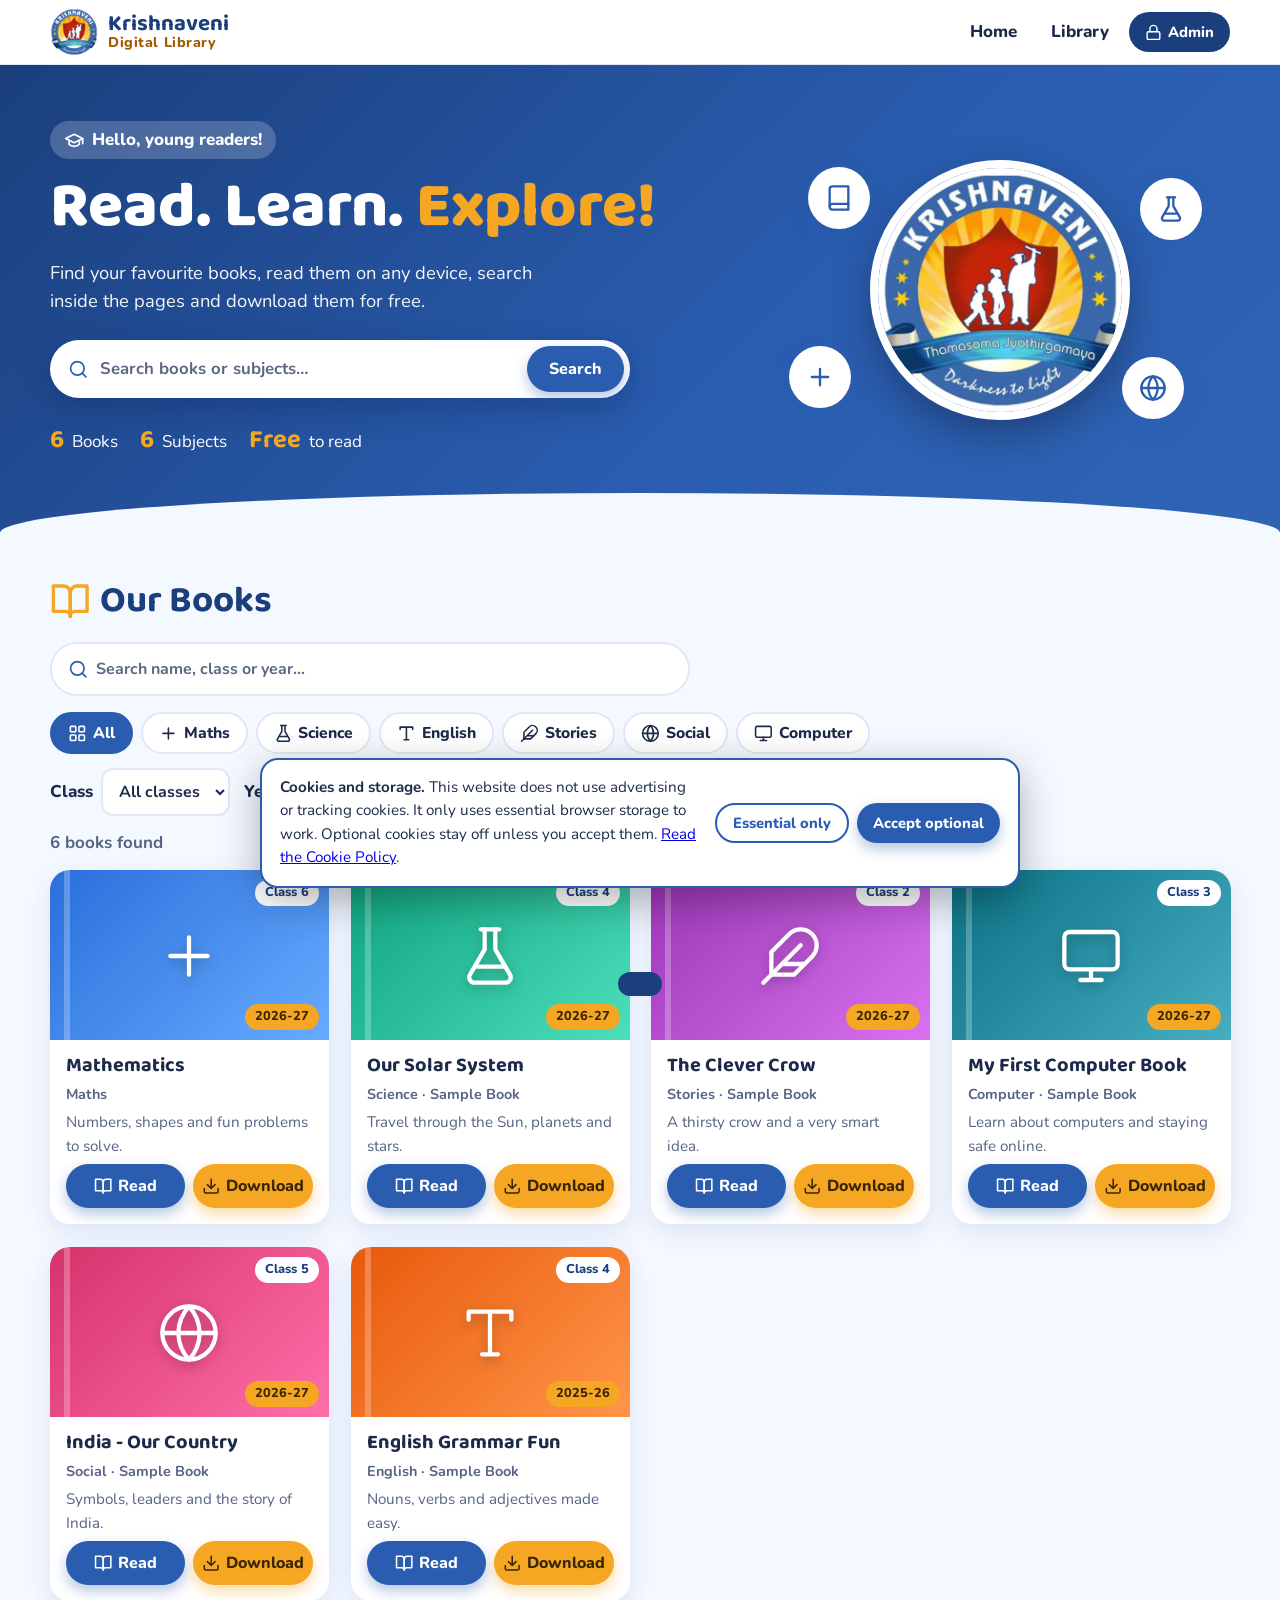
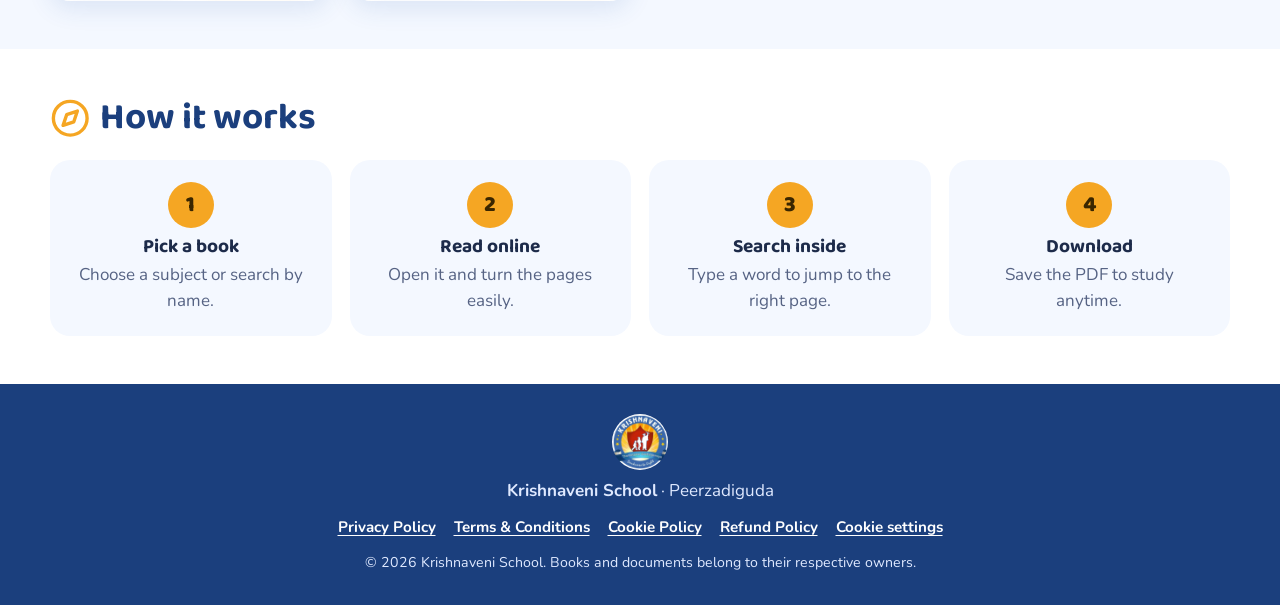
==== commit cf0fc608: "Update" ====
--- a/index.html
+++ b/index.html
@@ -81,7 +81,7 @@
         <p class="lead">Find your favourite books, read them on any device, search inside the pages and download them for free.</p>
         <form class="hero-search" id="heroSearch" role="search">
           <span class="s-icon" aria-hidden="true"><svg class="ic" aria-hidden="true"><use href="#i-search"/></svg></span>
-          <input type="search" id="bookSearch" placeholder="Search a book, subject or topic…" aria-label="Search books" autocomplete="off">
+          <input type="search" id="bookSearch" placeholder="Search books or subjects…" aria-label="Search books" autocomplete="off">
           <button class="btn btn-primary" type="submit">Search</button>
         </form>
         <ul class="hero-stats">
@@ -106,7 +106,7 @@
       <h2 class="section-title"><svg class="ic" aria-hidden="true"><use href="#i-book-open"/></svg> Our Books</h2>
       <div class="library-search">
         <svg class="ic" aria-hidden="true"><use href="#i-search"/></svg>
-        <input type="search" id="libSearch" placeholder="Search by book name, subject, class or year…" aria-label="Search the library" autocomplete="off">
+        <input type="search" id="libSearch" placeholder="Search name, class or year…" aria-label="Search the library" autocomplete="off">
         <button type="button" class="icon-btn small hidden" id="libClear" aria-label="Clear search"><svg class="ic" aria-hidden="true"><use href="#i-x"/></svg></button>
       </div>
       <div class="filters">
@@ -183,7 +183,7 @@
       <input type="search" id="rSearch" placeholder="Search in this book…" aria-label="Search in this book">
       <button class="icon-btn" type="submit" aria-label="Search"><svg class="ic" aria-hidden="true"><use href="#i-search"/></svg></button>
     </form>
-    <a class="btn btn-small btn-accent" id="rDownload" download><svg class="ic" aria-hidden="true"><use href="#i-download"/></svg> Download</a>
+    <a class="btn btn-small btn-accent" id="rDownload" download aria-label="Download this book"><svg class="ic" aria-hidden="true"><use href="#i-download"/></svg><span class="nav-text"> Download</span></a>
   </div>
 
   <div class="reader-body">
--- a/css/style.css
+++ b/css/style.css
@@ -176,10 +176,6 @@
 }
 .step h3 { font-size: 1.2rem; margin-bottom: 4px; }
 .step p { margin: 0; color: var(--muted); }
-
-  border: 0; padding: 0; background: #fff; border-radius: var(--radius); overflow: hidden;
-  box-shadow: var(--shadow); cursor: zoom-in; text-align: left; transition: transform .2s;
-}
 
 /* ===== Footer ===== */
 .site-footer { background: var(--blue-dark); color: #dfe9ff; text-align: center; padding: 30px 0; }
@@ -480,3 +476,30 @@
 .legal a { color: var(--blue); }
 .todo { background: #fff3cd; color: #5c4400; padding: 1px 8px; border-radius: 6px; font-weight: 700; }
 @media (max-width: 520px) { .legal { padding: 22px 16px; border-radius: 14px; } .cookie-actions { width: 100%; } .cookie-actions .btn { flex: 1; } }
+
+/* ===== Responsive fixes (checked in a real browser) ===== */
+.badge.year { top: auto; bottom: 10px; right: 10px; }
+.book-actions .btn { min-width: 0; }
+@media (max-width: 520px) {
+  .book-actions .btn .ic { display: none; }
+  .book-actions .btn { padding: 9px 2px; font-size: .82rem; }
+}
+.book-actions { margin-top: auto; }
+@media (max-width: 860px) { .steps { grid-template-columns: 1fr 1fr; } }
+.legal table { display: block; overflow-x: auto; -webkit-overflow-scrolling: touch; }
+@media (max-width: 600px) { .legal th, .legal td { padding: 6px 8px; font-size: .88rem; } }
+.admin-nav a, .admin-nav .btn { white-space: nowrap; }
+@media (max-width: 520px) {
+  .admin-nav .nav-text { display: none; }
+  .admin-nav a { padding: 10px; }
+  .admin-nav .btn { padding: 8px 12px; }
+  .admin-nav { gap: 4px; }
+}
+@media (max-width: 520px) {
+  .reader-bar { gap: 8px; padding: 6px 10px; }
+  .reader-bar > #rClose { order: 0; } .reader-bar .reader-title { order: 1; flex: 1 1 0; }
+  .reader-bar > #rDownload { order: 2; padding: 8px 12px; }
+  .reader-bar .reader-nav { order: 3; } .reader-bar .reader-zoom { order: 4; margin-left: auto; }
+  .reader-bar .reader-search { order: 5; }
+  #rDownload .nav-text { display: none; }
+}
